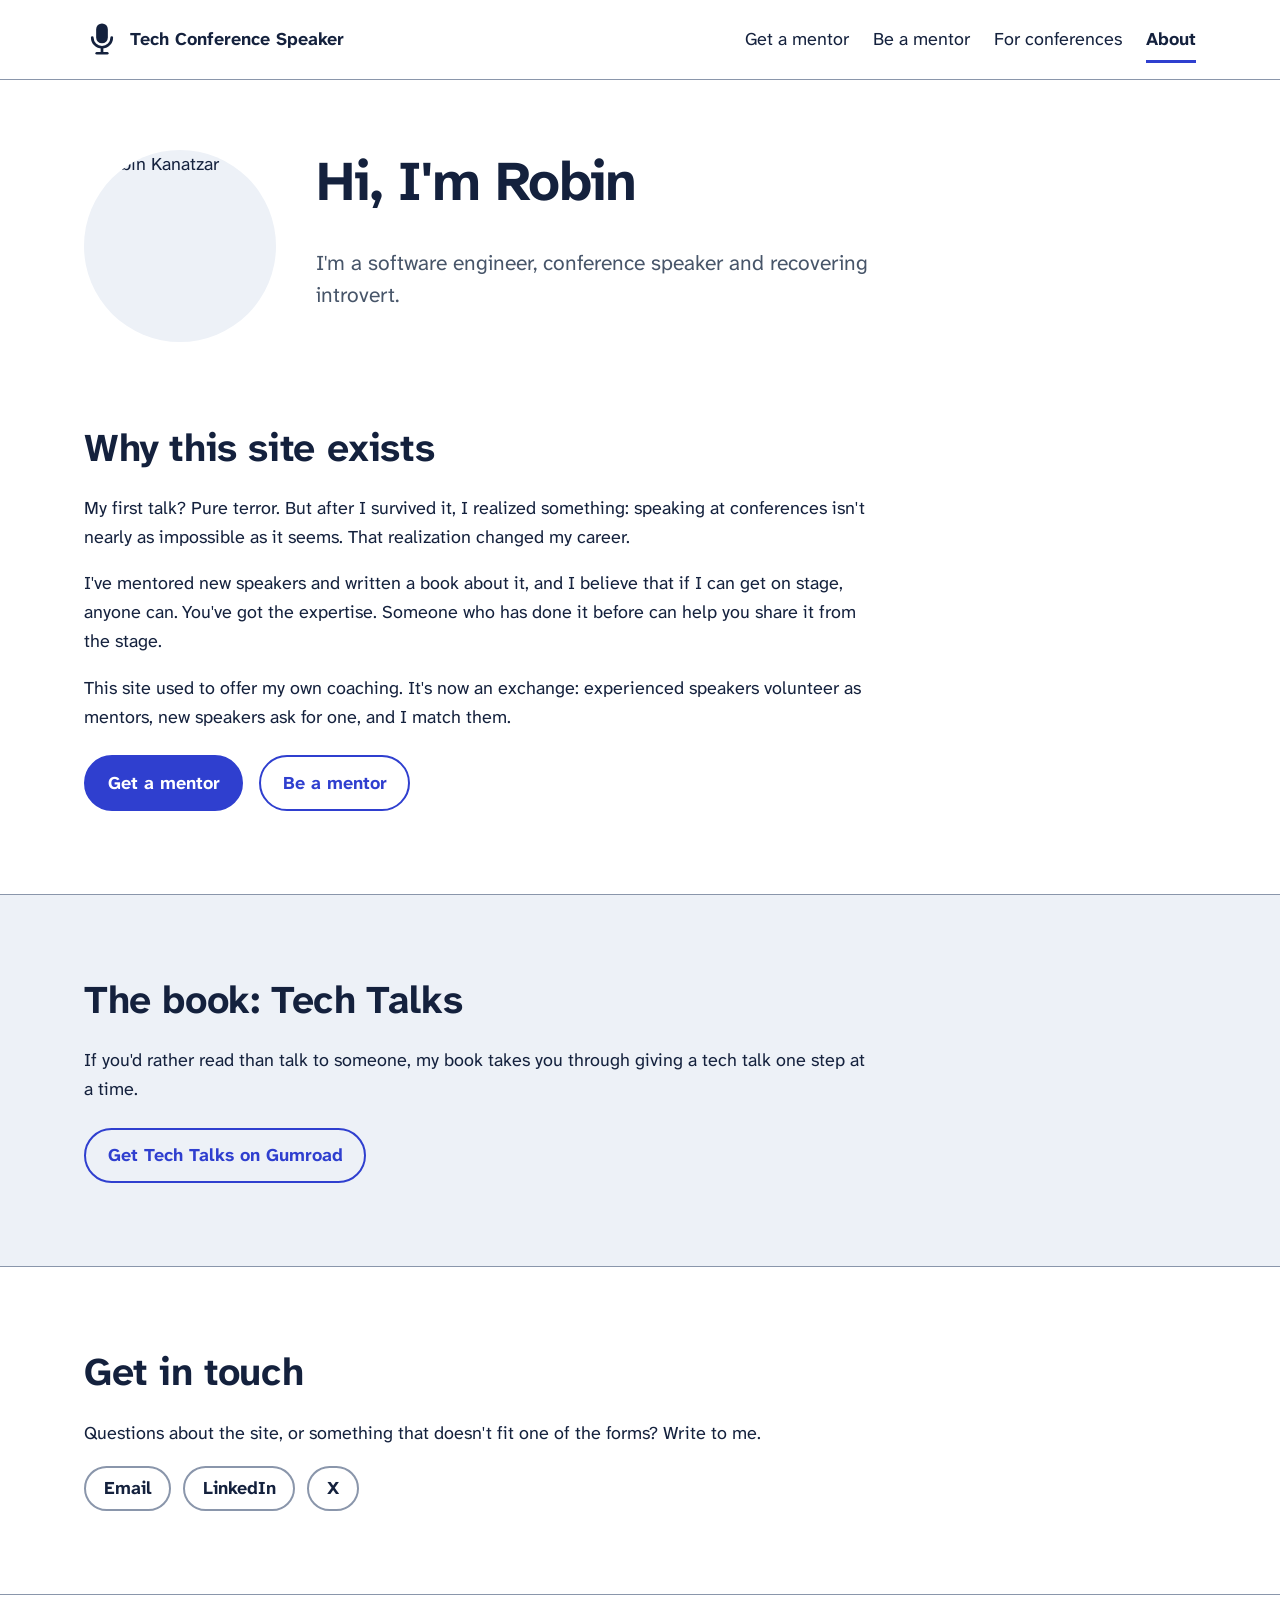
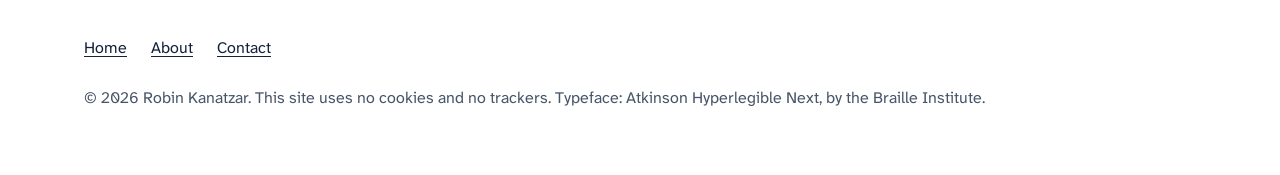
==== about/index.html @ 25e116e8 "First version: mentoring exchange for iOS conference speakers Home, Get a mentor, Be a mentor, For c" ====
<!DOCTYPE html>
<html lang="en">
<head>
<meta charset="utf-8">
<meta name="viewport" content="width=device-width, initial-scale=1">
<title>About Robin Kanatzar | Tech Conference Speaker</title>
<meta name="description" content="Tech Conference Speaker is run by Robin Kanatzar, a software engineer, conference speaker and author of Tech Talks.">
<link rel="canonical" href="https://techconferencespeaker.com/about/">
<meta property="og:title" content="About Robin Kanatzar | Tech Conference Speaker">
<meta property="og:type" content="website">
<meta property="og:site_name" content="Tech Conference Speaker">
<meta property="og:url" content="https://techconferencespeaker.com/about/">
<meta property="og:description" content="Tech Conference Speaker is run by Robin Kanatzar, a software engineer, conference speaker and author of Tech Talks.">
<link rel="preload" href="/fonts/atkinson-hyperlegible-next-latin-700-normal.woff2" as="font" type="font/woff2" crossorigin>
<link rel="stylesheet" href="/styles.css">
<link rel="icon" href="/favicon.svg" type="image/svg+xml">
</head>
<body>
<a class="skip" href="#main">Skip to content</a>
<header class="site-header">
  <div class="wrap">
    <a class="brand" href="/">Tech Conference Speaker</a>
    <nav class="site-nav" aria-label="Main">
      <ul>
        <li><a href="/speakers/">Get a mentor</a></li>
        <li><a href="/mentors/">Be a mentor</a></li>
        <li><a href="/conferences/">For conferences</a></li>
        <li><a href="/about/" aria-current="page">About</a></li>
      </ul>
    </nav>
  </div>
</header>

<main id="main">
<section class="page-head" aria-labelledby="page-title">
  <div class="wrap about-split">
    <img class="portrait" src="https://robinkanatzar.com/assets/images/image03.jpg" alt="Robin Kanatzar" width="192" height="192">
    <div>
      <h1 id="page-title">Hi, I'm Robin</h1>
      <p class="lede">I'm a software engineer, conference speaker and recovering introvert.</p>
    </div>
  </div>
</section>

<section aria-labelledby="story">
  <div class="wrap">
    <h2 id="story">Why this site exists</h2>
    <p>My first talk? Pure terror. But after I survived it, I realized something: speaking at conferences isn't nearly as impossible as it seems. That realization changed my career.</p>
    <p>I've mentored new speakers and written a book about it, and I believe that if I can get on stage, anyone can. You've got the expertise. Someone who has done it before can help you share it from the stage.</p>
    <p>This site used to offer my own coaching. It's now an exchange: experienced speakers volunteer as mentors, new speakers ask for one, and I match them.</p>
    <div class="actions">
      <a class="button" href="/speakers/">Get a mentor</a>
      <a class="button secondary" href="/mentors/">Be a mentor</a>
    </div>
  </div>
</section>

<section class="tinted" aria-labelledby="book">
  <div class="wrap">
    <h2 id="book">The book: Tech Talks</h2>
    <p>If you'd rather read than talk to someone, my book takes you through giving a tech talk one step at a time.</p>
    <div class="actions"><a class="button secondary" href="https://8149300343616.gumroad.com/l/tech-talks">Get Tech Talks on Gumroad</a></div>
  </div>
</section>

<section aria-labelledby="connect">
  <div class="wrap">
    <h2 id="connect">Get in touch</h2>
    <p>Questions about the site, or something that doesn't fit one of the forms? Write to me.</p>
    <ul class="connect-links" role="list">
      <li><a href="mailto:hello@robinkanatzar.com">Email<span class="sr-only"> (opens your email app)</span></a></li>
      <li><a href="https://www.linkedin.com/in/robin-kanatzar-63851a58/">LinkedIn</a></li>
      <li><a href="https://x.com/RobinKanatzar">X</a></li>
    </ul>
  </div>
</section>
</main>

<footer class="site-footer">
  <div class="wrap">
    <ul>
      <li><a href="/">Home</a></li>
      <li><a href="/about/">About</a></li>
      <li><a href="mailto:hello@robinkanatzar.com">Contact<span class="sr-only"> (opens your email app)</span></a></li>
    </ul>
    <p>© 2026 Robin Kanatzar. This site uses no cookies and no trackers. Typeface: Atkinson Hyperlegible Next, by the Braille Institute.</p>
  </div>
</footer>
</body>
</html>
---- styles.css ----
/* Tech Conference Speaker — site styles. Same design as zerotoaccessible.com.
   Type: Atkinson Hyperlegible Next (Braille Institute; made for low-vision readers), self-hosted.
   Sizes in rem so the whole page follows the reader's browser text size. */

@font-face { font-family: "Atkinson Next"; font-weight: 400; font-display: swap;
  src: url("fonts/atkinson-hyperlegible-next-latin-400-normal.woff2") format("woff2"); unicode-range: U+0000-00FF, U+0131, U+0152-0153, U+02BB-02BC, U+02C6, U+02DA, U+02DC, U+2000-206F, U+20AC, U+2122, U+2191, U+2193, U+2212, U+2215, U+FEFF, U+FFFD; }
@font-face { font-family: "Atkinson Next"; font-weight: 700; font-display: swap;
  src: url("fonts/atkinson-hyperlegible-next-latin-700-normal.woff2") format("woff2"); unicode-range: U+0000-00FF, U+0131, U+0152-0153, U+02BB-02BC, U+02C6, U+02DA, U+02DC, U+2000-206F, U+20AC, U+2122, U+2191, U+2193, U+2212, U+2215, U+FEFF, U+FFFD; }
@font-face { font-family: "Atkinson Next"; font-weight: 400; font-display: swap;
  src: url("fonts/atkinson-hyperlegible-next-latin-ext-400-normal.woff2") format("woff2"); unicode-range: U+0100-02AF, U+0304, U+0308, U+0329, U+1E00-1E9F, U+1EF2-1EFF, U+2020, U+20A0-20AB, U+20AD-20C0, U+2113, U+2C60-2C7F, U+A720-A7FF; }
@font-face { font-family: "Atkinson Next"; font-weight: 700; font-display: swap;
  src: url("fonts/atkinson-hyperlegible-next-latin-ext-700-normal.woff2") format("woff2"); unicode-range: U+0100-02AF, U+0304, U+0308, U+0329, U+1E00-1E9F, U+1EF2-1EFF, U+2020, U+20A0-20AB, U+20AD-20C0, U+2113, U+2C60-2C7F, U+A720-A7FF; }

:root {
  color-scheme: light dark;
  --ink: #14213d;        /* text, 15.9:1 on paper */
  --paper: #ffffff;
  --mist: #edf1f7;       /* panels and cards */
  --line: #8a96ab;       /* borders, 3.1:1 on paper */
  --muted: #475569;      /* secondary text, 7.6:1 on paper, 6.7:1 on mist */
  --accent: #2f3fcf;     /* links and the main button, 7.1:1; white on it 7.1:1 */
  --accent-ink: #ffffff;
  --font: "Atkinson Next", -apple-system, BlinkMacSystemFont, "Segoe UI", Roboto, sans-serif;
  --measure: 66ch;
}
@media (prefers-color-scheme: dark) {
  :root {
    --ink: #eef2f8; --paper: #0f1626; --mist: #1a2438; --line: #6f7d96; --muted: #b8c2d3;
    --accent: #9fb0ff; --accent-ink: #0f1626;
  }
}

* { box-sizing: border-box; }
html { font-size: 100%; }
body {
  margin: 0; background: var(--paper); color: var(--ink);
  font: 400 1.125rem/1.6 var(--font);
  -webkit-text-size-adjust: 100%; text-size-adjust: 100%;
}
img, svg { max-width: 100%; }
a { color: var(--accent); text-underline-offset: 0.18em; text-decoration-thickness: 0.08em; }
a:hover { text-decoration-thickness: 0.14em; }
:focus-visible { outline: 3px solid var(--accent); outline-offset: 3px; border-radius: 2px; }

.skip { position: absolute; left: 1rem; top: -10rem; background: var(--paper); color: var(--accent); padding: 0.75rem 1rem; z-index: 10; }
.skip:focus { top: 1rem; }
.sr-only { position: absolute; width: 1px; height: 1px; padding: 0; margin: -1px; overflow: hidden; clip: rect(0 0 0 0); clip-path: inset(50%); white-space: nowrap; border: 0; }

.wrap { max-width: 72rem; margin: 0 auto; padding: 0 1.25rem; }
.muted { color: var(--muted); }
.fine { color: var(--muted); font-size: 0.95rem; }

/* Header and tabs. The current tab is marked with aria-current="page" and a bar. */
.site-header { border-bottom: 1px solid var(--line); }
.site-header .wrap { display: flex; flex-wrap: wrap; gap: 0.5rem 2rem; align-items: center; justify-content: space-between; padding-block: 1rem; }
.brand { display: inline-flex; align-items: center; gap: 0.6rem; font-weight: 700; font-size: 1.125rem; color: var(--ink); text-decoration: none; }
/* The logo is white on transparent; used as a mask it takes the text colour in light and dark mode. */
.brand::before {
  content: ""; flex: none; width: 2.25rem; height: 2.25rem; background-color: currentColor;
  -webkit-mask: url("/assets/mic.svg") center / contain no-repeat;
          mask: url("/assets/mic.svg") center / contain no-repeat;
}
.site-nav ul { list-style: none; margin: 0; padding: 0; display: flex; flex-wrap: wrap; gap: 0.25rem 1.5rem; }
.site-nav a { color: var(--ink); text-decoration: none; display: inline-block; padding-block: 0.55rem 0.4rem; border-bottom: 3px solid transparent; }
.site-nav a:hover { text-decoration: underline; }
.site-nav a[aria-current="page"] { border-bottom-color: var(--accent); font-weight: 700; text-decoration: none; }

/* Type scale (1.25) */
h1, h2, h3 { line-height: 1.15; letter-spacing: -0.01em; margin: 0 0 0.6em; }
h1 { font-size: clamp(2.25rem, 1.4rem + 2.6vw, 3.5rem); font-weight: 700; letter-spacing: -0.025em; }
h2 { font-size: clamp(1.75rem, 1.4rem + 1.4vw, 2.44rem); scroll-margin-top: 1rem; }
h3 { font-size: 1.4rem; }
p { margin: 0 0 1em; }
.lede { font-size: 1.32rem; line-height: 1.5; color: var(--muted); max-width: 44ch; }

section { padding-block: clamp(3rem, 2rem + 4vw, 5.5rem); }
section + section { border-top: 1px solid var(--line); }
section .wrap > p, section .wrap > h3, section .wrap > ul.plain-list { max-width: var(--measure); }
.page-head { padding-block: clamp(2.5rem, 2rem + 3vw, 4.5rem) 0; }
.page-head + section { border-top: 0; }
.tinted { background: var(--mist); }

/* Buttons: links or buttons, at least 44 px tall */
.actions { display: flex; flex-wrap: wrap; gap: 0.75rem 1rem; margin-top: 1.5rem; }
.button {
  display: inline-flex; align-items: center; justify-content: center; min-height: 3rem;
  padding: 0.7rem 1.35rem; border-radius: 999px; font: inherit; font-weight: 700; text-decoration: none;
  border: 2px solid var(--accent); background: var(--accent); color: var(--accent-ink); cursor: pointer;
}
.button:hover { filter: brightness(1.08); }
.button.secondary { background: transparent; color: var(--accent); }
.button.small { min-height: 2.75rem; padding: 0.45rem 1.05rem; font-size: 1rem; }

/* Home hero */
.home-hero { --hero-mark: var(--ink); background: var(--mist); border-bottom: 1px solid var(--line); padding-block: 0; overflow: hidden; }
@media (prefers-color-scheme: dark) { .home-hero { --hero-mark: var(--accent); } }
.home-hero .wrap { display: grid; gap: 0 3rem; align-items: center; }
.hero-text { padding-block: clamp(2.5rem, 2rem + 3vw, 4rem) 1rem; }
.home-hero h1 { max-width: 17ch; }
.home-hero .lede { max-width: 48ch; }
/* The big logo, drawn in the text colour (decorative) */
.hero-mark { justify-self: center; width: min(13rem, 60vw); aspect-ratio: 1; margin-bottom: 2.5rem; background-color: var(--hero-mark);
  -webkit-mask: url("/assets/mic.svg") center / contain no-repeat; mask: url("/assets/mic.svg") center / contain no-repeat; }
@media (min-width: 60rem) {
  .home-hero .wrap { grid-template-columns: 1.4fr 1fr; min-height: clamp(26rem, 36vw, 34rem); }
  .hero-text { padding-block: 4rem; }
  .hero-mark { width: min(20rem, 100%); margin: 3rem 0; }
}

/* Cards */
.cards { list-style: none; margin: 0 0 1.5rem; padding: 0; display: grid; gap: 1rem; }
@media (min-width: 60rem) { .cards { grid-template-columns: repeat(3, minmax(0, 1fr)); } }
.card { background: var(--mist); border-radius: 20px; padding: 1.25rem 1.4rem; display: flex; flex-direction: column; }
.tinted .card { background: var(--paper); }
.card h3 { margin-bottom: 0.4rem; }
.card p { color: var(--muted); }
.card .button { align-self: flex-start; margin-top: auto; }
.card-icon { display: grid; place-items: center; width: 3.25rem; height: 3.25rem; margin-bottom: 0.9rem;
  border-radius: 14px; background: var(--paper); color: var(--accent); border: 1px solid var(--line); }

/* Lists */
.plain-list { padding-left: 1.2rem; margin: 0 0 1em; }
.plain-list li { margin-bottom: 0.55rem; }
.steps { counter-reset: step; list-style: none; padding: 0; margin: 1.5rem 0 0; max-width: var(--measure); }
.steps > li { counter-increment: step; position: relative; padding-left: 3rem; margin-bottom: 1.5rem; }
.steps > li::before {
  content: counter(step); position: absolute; left: 0; top: 0.05rem; width: 2rem; height: 2rem; border-radius: 50%;
  background: var(--ink); color: var(--paper); font-weight: 700; display: grid; place-items: center; font-size: 1rem;
}
.steps strong { display: block; }

/* FAQ */
details { border-bottom: 1px solid var(--line); padding-block: 0.4rem; max-width: var(--measure); }
summary { cursor: pointer; font-weight: 700; padding-block: 0.7rem; min-height: 2.75rem; }
details p { margin-top: 0.25rem; }

/* Forms. Each form builds an email; nothing is stored on this site. */
.form { max-width: 38rem; margin-top: 1.5rem; }
.field { margin: 0 0 1.5rem; padding: 0; border: 0; min-width: 0; }
.field > label, .field > legend { display: block; font-weight: 700; padding: 0; margin-bottom: 0.25rem; }
.hint { display: block; color: var(--muted); font-size: 1rem; margin: 0 0 0.4rem; }
.optional { font-weight: 400; color: var(--muted); }
.field input[type="text"], .field input[type="url"], .field textarea {
  display: block; width: 100%; min-height: 3rem; padding: 0.6rem 0.9rem; font: inherit; color: var(--ink);
  background: var(--paper); border: 2px solid var(--ink); border-radius: 12px;
}
.field textarea { min-height: 7rem; resize: vertical; }
.choice { display: flex; gap: 0.75rem; align-items: center; min-height: 2.75rem; }
.choice input { width: 1.5rem; height: 1.5rem; margin: 0; flex: none; accent-color: var(--accent); }
.form-result { margin-top: 2rem; padding: 1.25rem 1.4rem; border: 2px solid var(--accent); border-radius: 20px; background: var(--mist); }
.form-result h3 { margin-top: 0; }
.form-result textarea { display: block; width: 100%; min-height: 12rem; padding: 0.6rem 0.9rem; font: inherit; font-size: 1rem; color: var(--ink);
  background: var(--paper); border: 2px solid var(--ink); border-radius: 12px; }

/* About: photo beside the text */
.about-split { display: grid; gap: 1.5rem 2.5rem; align-items: start; }
@media (min-width: 48rem) { .about-split { grid-template-columns: auto 1fr; } }
.portrait { width: 12rem; height: 12rem; max-width: 100%; border-radius: 50%; object-fit: cover; background: var(--mist); }
.connect-links { list-style: none; padding: 0; margin: 1rem 0 0; display: flex; flex-wrap: wrap; gap: 0.75rem; }
.connect-links a { display: inline-flex; align-items: center; min-height: 2.75rem; padding: 0.4rem 1.1rem;
  border: 2px solid var(--line); border-radius: 999px; text-decoration: none; color: var(--ink); font-weight: 700; }
.connect-links a:hover { border-color: var(--accent); color: var(--accent); }

/* Footer */
.site-footer { border-top: 1px solid var(--line); padding-block: 2rem 3rem; color: var(--muted); font-size: 1rem; }
.site-footer ul { list-style: none; padding: 0; margin: 0 0 1rem; display: flex; flex-wrap: wrap; gap: 0.25rem 1.5rem; }
.site-footer a { color: var(--ink); display: inline-block; padding-block: 0.5rem; }

@media (prefers-reduced-motion: no-preference) { html { scroll-behavior: smooth; } }
@media (prefers-contrast: more) { :root { --muted: var(--ink); --line: var(--ink); } }
@media (forced-colors: active) {
  .button { border: 2px solid ButtonText; }
  .brand::before, .hero-mark { background-color: CanvasText; }
  .card, .form-result { border: 1px solid CanvasText; }
  .card-icon { color: CanvasText; border-color: CanvasText; }
  .steps > li::before { border: 1px solid CanvasText; }
}
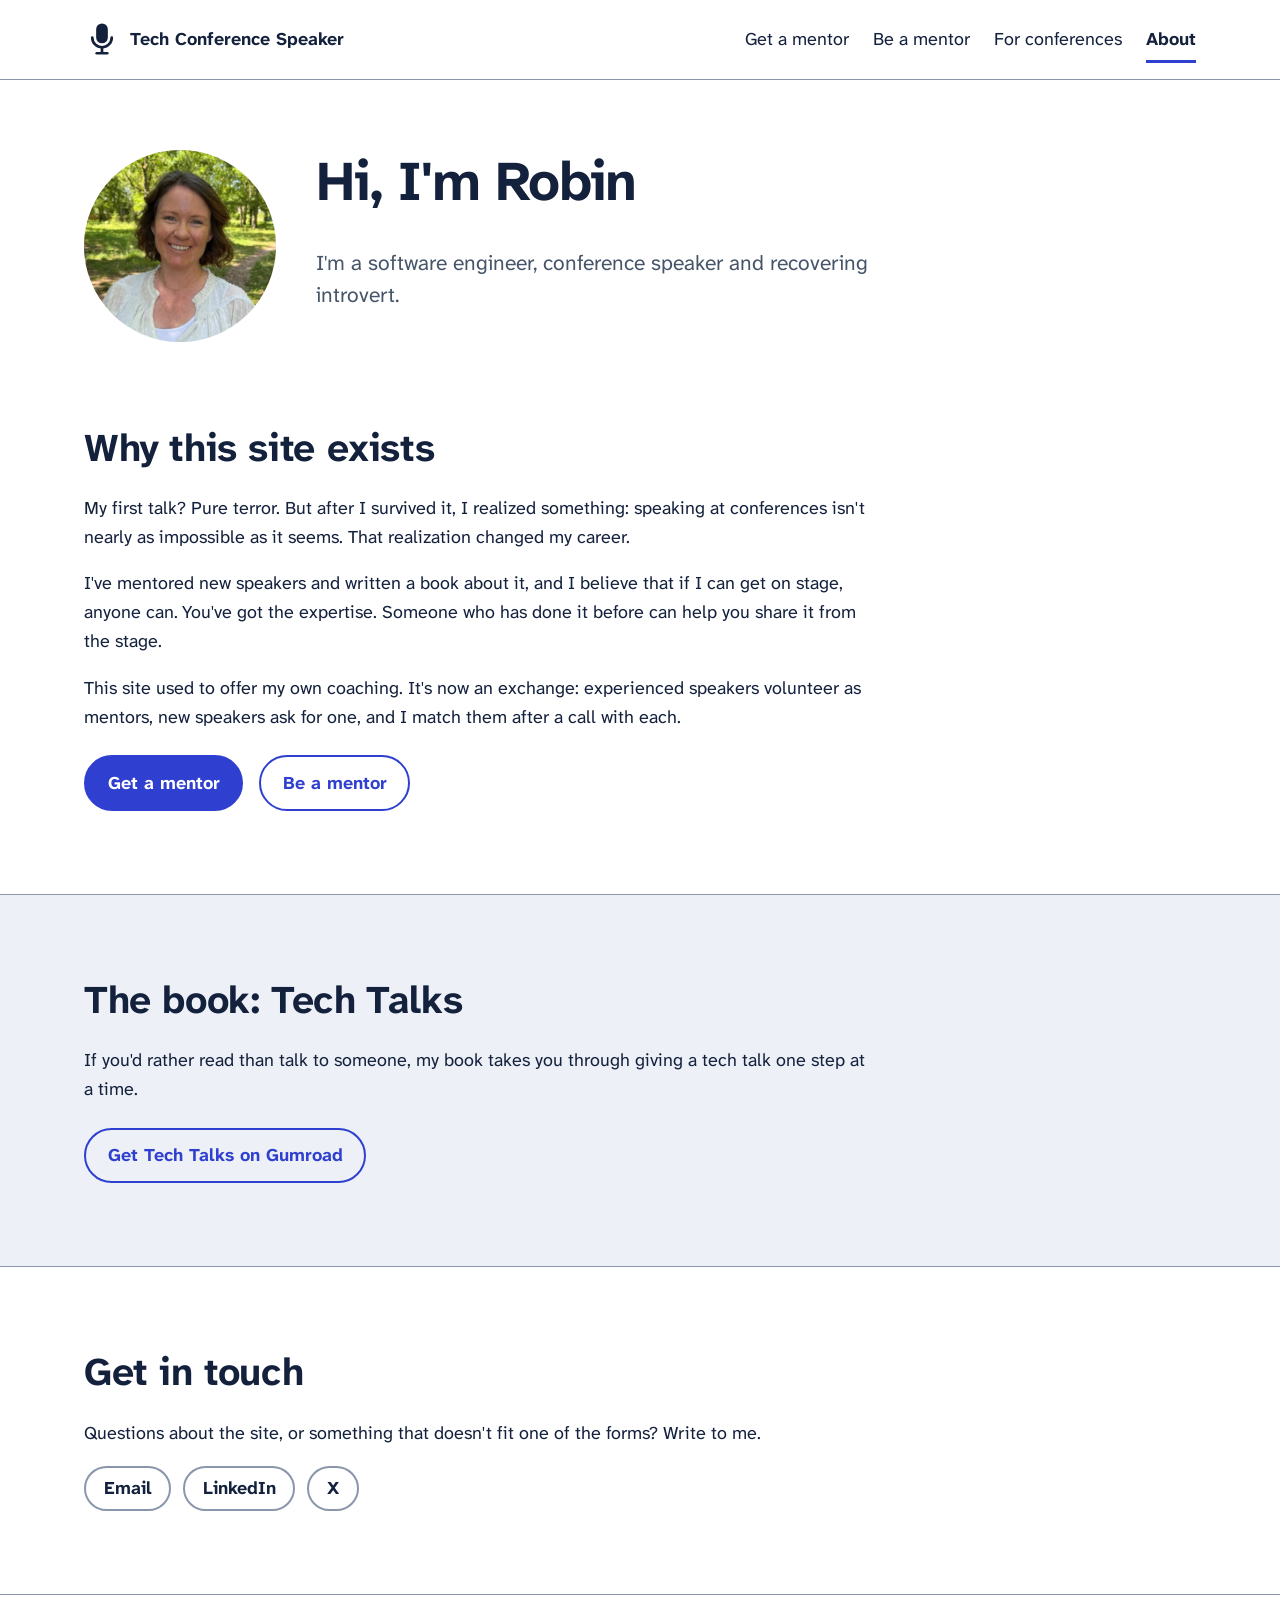
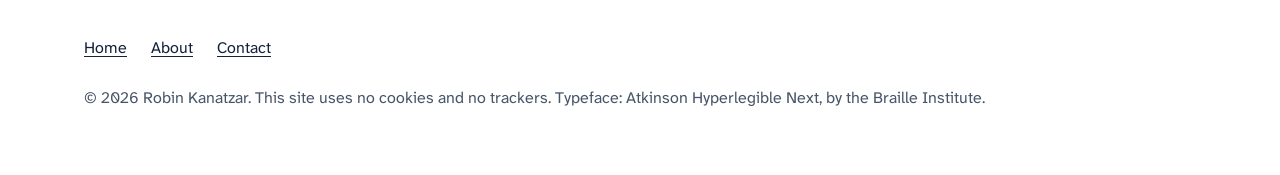
==== commit 45f90725: "Shorter headline, a call before matching, and Robin's photo hosted here - Headline: Give your first " ====
--- a/about/index.html
+++ b/about/index.html
@@ -34,7 +34,7 @@
 <main id="main">
 <section class="page-head" aria-labelledby="page-title">
   <div class="wrap about-split">
-    <img class="portrait" src="https://robinkanatzar.com/assets/images/image03.jpg" alt="Robin Kanatzar" width="192" height="192">
+    <img class="portrait" src="/assets/robin.jpg" alt="Robin Kanatzar" width="192" height="192">
     <div>
       <h1 id="page-title">Hi, I'm Robin</h1>
       <p class="lede">I'm a software engineer, conference speaker and recovering introvert.</p>
@@ -47,7 +47,7 @@
     <h2 id="story">Why this site exists</h2>
     <p>My first talk? Pure terror. But after I survived it, I realized something: speaking at conferences isn't nearly as impossible as it seems. That realization changed my career.</p>
     <p>I've mentored new speakers and written a book about it, and I believe that if I can get on stage, anyone can. You've got the expertise. Someone who has done it before can help you share it from the stage.</p>
-    <p>This site used to offer my own coaching. It's now an exchange: experienced speakers volunteer as mentors, new speakers ask for one, and I match them.</p>
+    <p>This site used to offer my own coaching. It's now an exchange: experienced speakers volunteer as mentors, new speakers ask for one, and I match them after a call with each.</p>
     <div class="actions">
       <a class="button" href="/speakers/">Get a mentor</a>
       <a class="button secondary" href="/mentors/">Be a mentor</a>
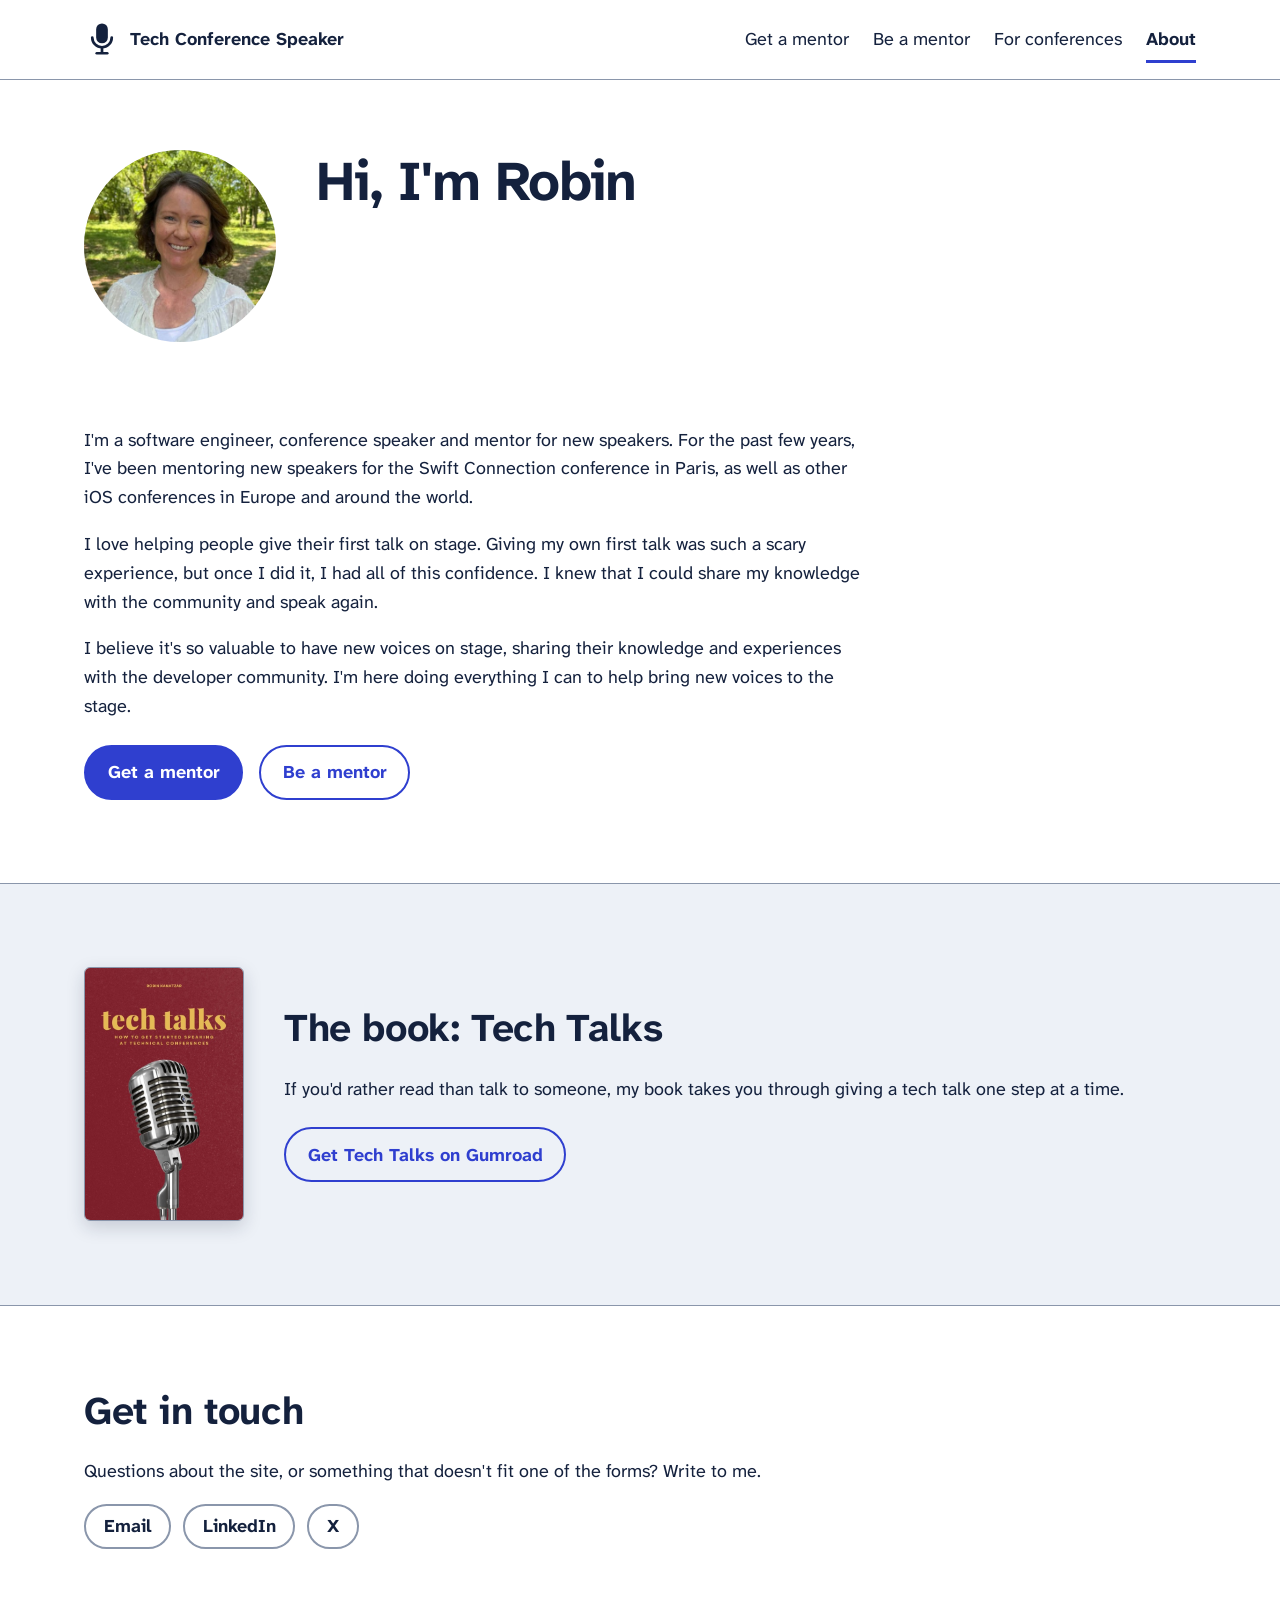
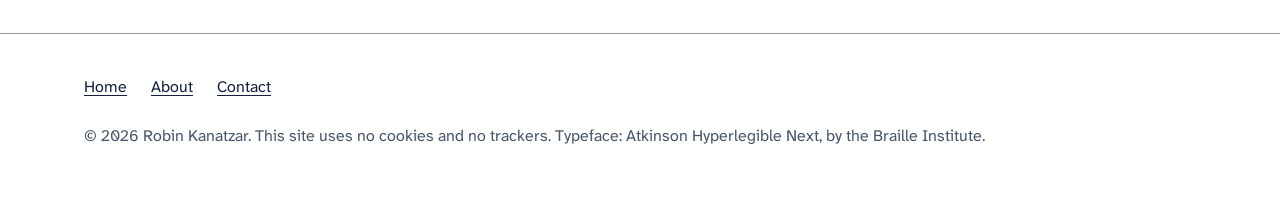
==== commit 4f4c37c0: "Conferences: mentoring for first-time speakers only; new About text; book cover - Remove the diversi" ====
--- a/about/index.html
+++ b/about/index.html
@@ -4,13 +4,13 @@
 <meta charset="utf-8">
 <meta name="viewport" content="width=device-width, initial-scale=1">
 <title>About Robin Kanatzar | Tech Conference Speaker</title>
-<meta name="description" content="Tech Conference Speaker is run by Robin Kanatzar, a software engineer, conference speaker and author of Tech Talks.">
+<meta name="description" content="Tech Conference Speaker is run by Robin Kanatzar, a software engineer, conference speaker and mentor for new speakers.">
 <link rel="canonical" href="https://techconferencespeaker.com/about/">
 <meta property="og:title" content="About Robin Kanatzar | Tech Conference Speaker">
 <meta property="og:type" content="website">
 <meta property="og:site_name" content="Tech Conference Speaker">
 <meta property="og:url" content="https://techconferencespeaker.com/about/">
-<meta property="og:description" content="Tech Conference Speaker is run by Robin Kanatzar, a software engineer, conference speaker and author of Tech Talks.">
+<meta property="og:description" content="Tech Conference Speaker is run by Robin Kanatzar, a software engineer, conference speaker and mentor for new speakers.">
 <link rel="preload" href="/fonts/atkinson-hyperlegible-next-latin-700-normal.woff2" as="font" type="font/woff2" crossorigin>
 <link rel="stylesheet" href="/styles.css">
 <link rel="icon" href="/favicon.svg" type="image/svg+xml">
@@ -37,17 +37,15 @@
     <img class="portrait" src="/assets/robin.jpg" alt="Robin Kanatzar" width="192" height="192">
     <div>
       <h1 id="page-title">Hi, I'm Robin</h1>
-      <p class="lede">I'm a software engineer, conference speaker and recovering introvert.</p>
     </div>
   </div>
 </section>
 
-<section aria-labelledby="story">
+<section>
   <div class="wrap">
-    <h2 id="story">Why this site exists</h2>
-    <p>My first talk? Pure terror. But after I survived it, I realized something: speaking at conferences isn't nearly as impossible as it seems. That realization changed my career.</p>
-    <p>I've mentored new speakers and written a book about it, and I believe that if I can get on stage, anyone can. You've got the expertise. Someone who has done it before can help you share it from the stage.</p>
-    <p>This site used to offer my own coaching. It's now an exchange: experienced speakers volunteer as mentors, new speakers ask for one, and I match them after a call with each.</p>
+    <p>I'm a software engineer, conference speaker and mentor for new speakers. For the past few years, I've been mentoring new speakers for the Swift Connection conference in Paris, as well as other iOS conferences in Europe and around the world.</p>
+    <p>I love helping people give their first talk on stage. Giving my own first talk was such a scary experience, but once I did it, I had all of this confidence. I knew that I could share my knowledge with the community and speak again.</p>
+    <p>I believe it's so valuable to have new voices on stage, sharing their knowledge and experiences with the developer community. I'm here doing everything I can to help bring new voices to the stage.</p>
     <div class="actions">
       <a class="button" href="/speakers/">Get a mentor</a>
       <a class="button secondary" href="/mentors/">Be a mentor</a>
@@ -56,10 +54,13 @@
 </section>
 
 <section class="tinted" aria-labelledby="book">
-  <div class="wrap">
-    <h2 id="book">The book: Tech Talks</h2>
-    <p>If you'd rather read than talk to someone, my book takes you through giving a tech talk one step at a time.</p>
-    <div class="actions"><a class="button secondary" href="https://8149300343616.gumroad.com/l/tech-talks">Get Tech Talks on Gumroad</a></div>
+  <div class="wrap book-split">
+    <img class="book-cover" src="/assets/tech-talks-cover.jpg" alt="Cover of the book Tech Talks: How to get started speaking at technical conferences, by Robin Kanatzar. A silver microphone on a dark red background." width="480" height="766" loading="lazy">
+    <div>
+      <h2 id="book">The book: Tech Talks</h2>
+      <p>If you'd rather read than talk to someone, my book takes you through giving a tech talk one step at a time.</p>
+      <div class="actions"><a class="button secondary" href="https://8149300343616.gumroad.com/l/tech-talks">Get Tech Talks on Gumroad</a></div>
+    </div>
   </div>
 </section>
 
--- a/styles.css
+++ b/styles.css
@@ -156,6 +156,12 @@
 .about-split { display: grid; gap: 1.5rem 2.5rem; align-items: start; }
 @media (min-width: 48rem) { .about-split { grid-template-columns: auto 1fr; } }
 .portrait { width: 12rem; height: 12rem; max-width: 100%; border-radius: 50%; object-fit: cover; background: var(--mist); }
+.book-split { display: grid; gap: 1.5rem 2.5rem; align-items: center; }
+@media (min-width: 36rem) { .book-split { grid-template-columns: auto 1fr; } }
+.book-split h2 { margin-top: 0; }
+.book-cover { width: 10rem; height: auto; max-width: 100%; border-radius: 6px; border: 1px solid var(--line); box-shadow: 0 6px 18px rgb(20 33 61 / 0.18); }
+details .book-split { margin-top: 0.75rem; }
+details .book-cover { width: 7rem; }
 .connect-links { list-style: none; padding: 0; margin: 1rem 0 0; display: flex; flex-wrap: wrap; gap: 0.75rem; }
 .connect-links a { display: inline-flex; align-items: center; min-height: 2.75rem; padding: 0.4rem 1.1rem;
   border: 2px solid var(--line); border-radius: 999px; text-decoration: none; color: var(--ink); font-weight: 700; }
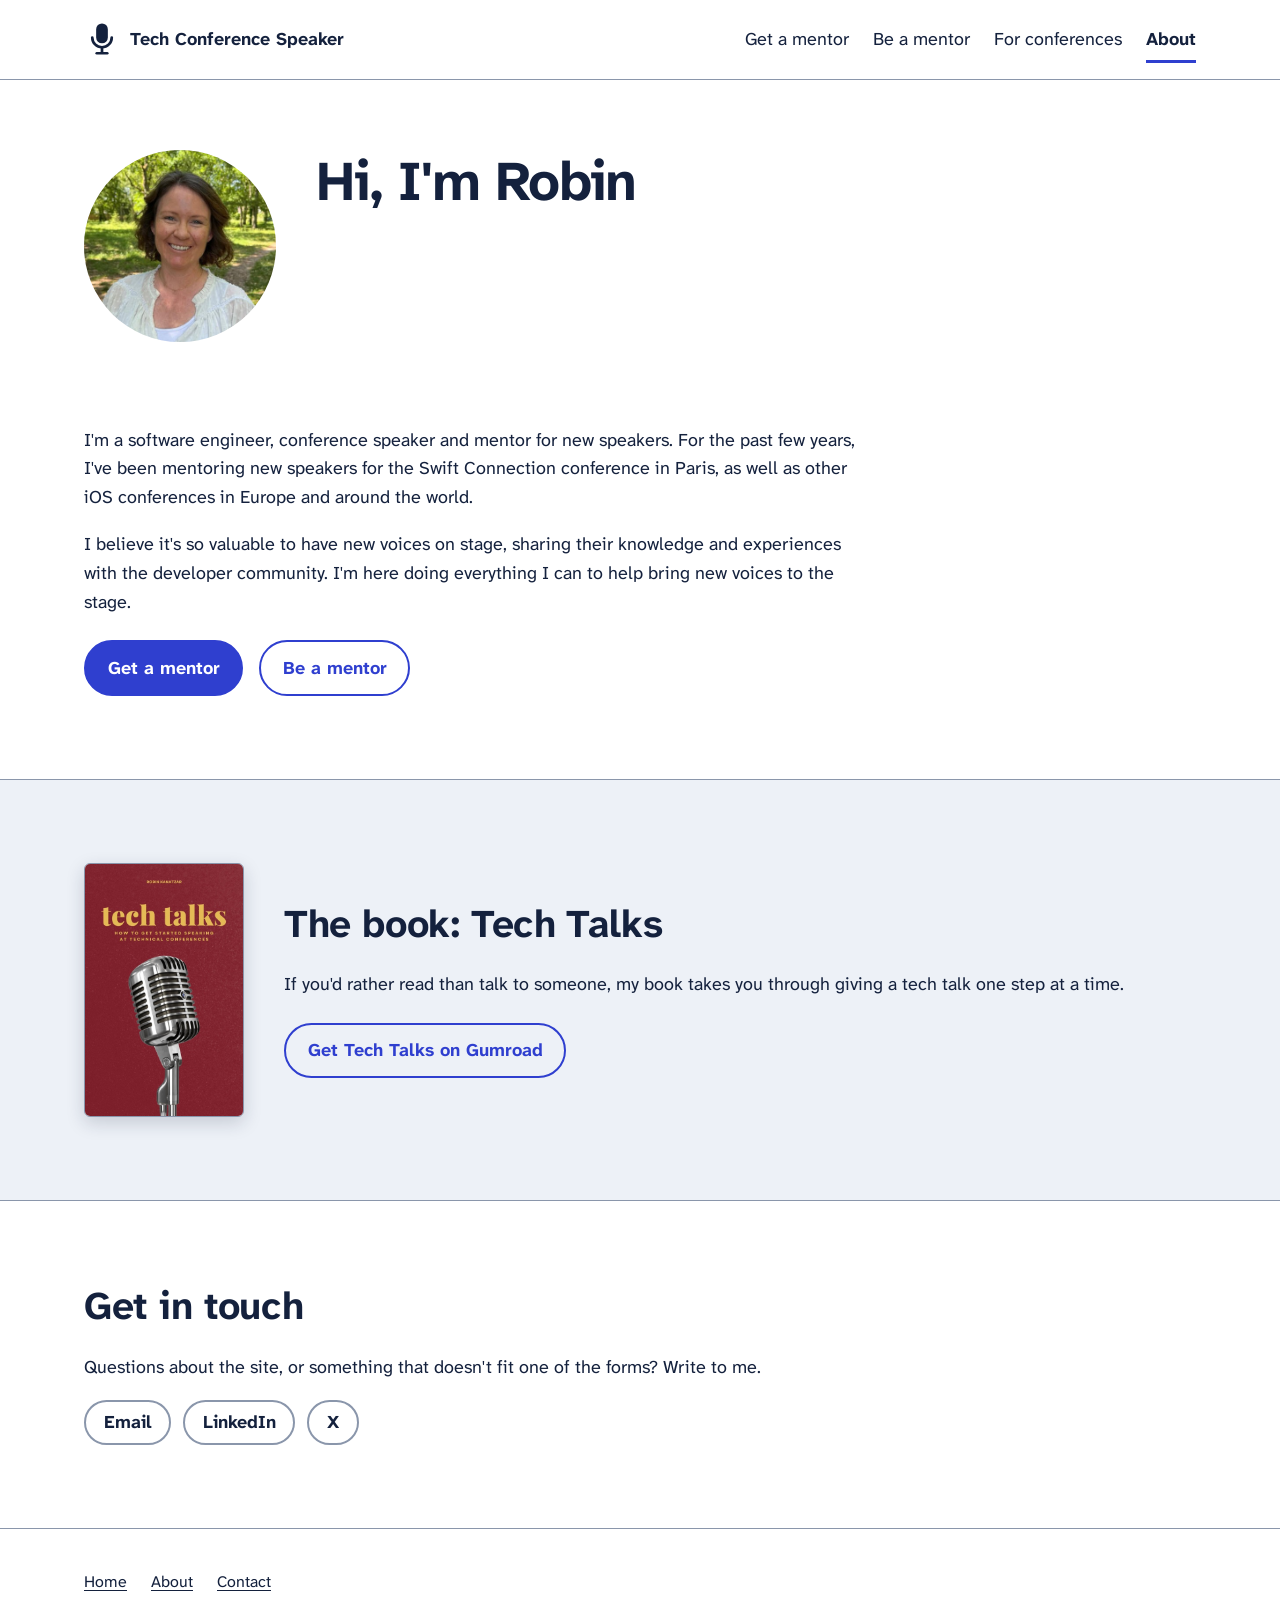
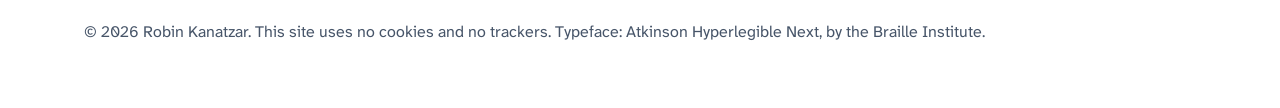
==== commit 7e774815: "About: remove the first-talk paragraph Co-Authored-By: Claude Fable 5.2 <noreply@anthropic.com>" ====
--- a/about/index.html
+++ b/about/index.html
@@ -14,6 +14,7 @@
 <link rel="preload" href="/fonts/atkinson-hyperlegible-next-latin-700-normal.woff2" as="font" type="font/woff2" crossorigin>
 <link rel="stylesheet" href="/styles.css">
 <link rel="icon" href="/favicon.svg" type="image/svg+xml">
+  <script async src="https://cdn.telemetrydeck.com/websdk/telemetrydeck.min.js" data-app-id="FC92B370-BA26-4645-B8F5-B3A3AD2EBDC9"></script>
 </head>
 <body>
 <a class="skip" href="#main">Skip to content</a>
@@ -44,7 +45,6 @@
 <section>
   <div class="wrap">
     <p>I'm a software engineer, conference speaker and mentor for new speakers. For the past few years, I've been mentoring new speakers for the Swift Connection conference in Paris, as well as other iOS conferences in Europe and around the world.</p>
-    <p>I love helping people give their first talk on stage. Giving my own first talk was such a scary experience, but once I did it, I had all of this confidence. I knew that I could share my knowledge with the community and speak again.</p>
     <p>I believe it's so valuable to have new voices on stage, sharing their knowledge and experiences with the developer community. I'm here doing everything I can to help bring new voices to the stage.</p>
     <div class="actions">
       <a class="button" href="/speakers/">Get a mentor</a>
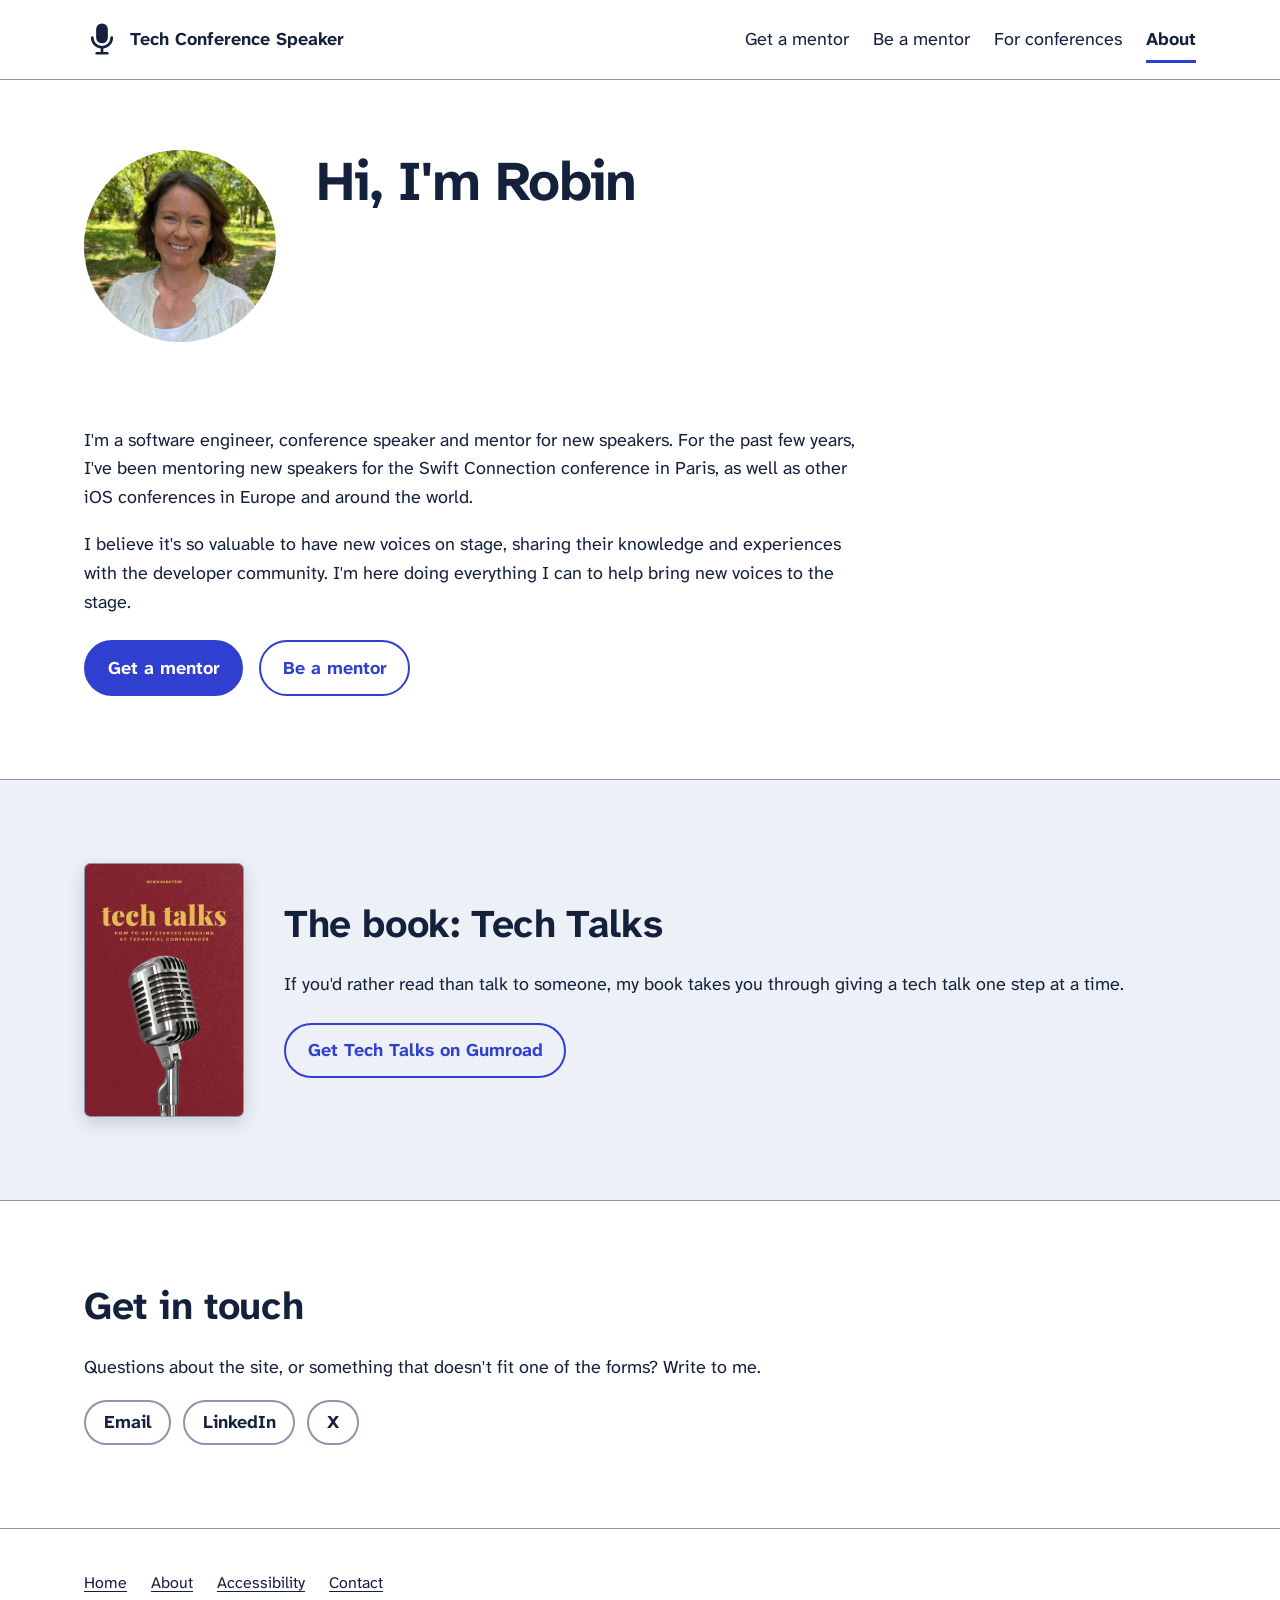
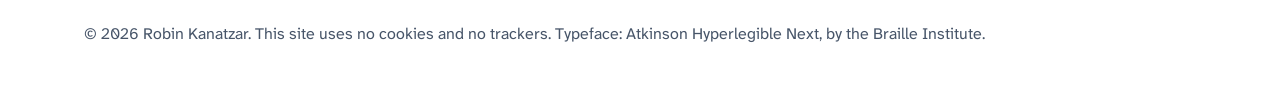
==== commit 8a7202be: "Add an accessibility statement, linked from every page's footer Co-Authored-By: Claude Fable 5.2 <no" ====
--- a/about/index.html
+++ b/about/index.html
@@ -82,6 +82,7 @@
     <ul>
       <li><a href="/">Home</a></li>
       <li><a href="/about/">About</a></li>
+      <li><a href="/accessibility/">Accessibility</a></li>
       <li><a href="mailto:hello@robinkanatzar.com">Contact<span class="sr-only"> (opens your email app)</span></a></li>
     </ul>
     <p>© 2026 Robin Kanatzar. This site uses no cookies and no trackers. Typeface: Atkinson Hyperlegible Next, by the Braille Institute.</p>
--- a/styles.css
+++ b/styles.css
@@ -53,7 +53,7 @@
 /* Header and tabs. The current tab is marked with aria-current="page" and a bar. */
 .site-header { border-bottom: 1px solid var(--line); }
 .site-header .wrap { display: flex; flex-wrap: wrap; gap: 0.5rem 2rem; align-items: center; justify-content: space-between; padding-block: 1rem; }
-.brand { display: inline-flex; align-items: center; gap: 0.6rem; font-weight: 700; font-size: 1.125rem; color: var(--ink); text-decoration: none; }
+.brand { display: inline-flex; align-items: center; min-height: 2.75rem; gap: 0.6rem; font-weight: 700; font-size: 1.125rem; color: var(--ink); text-decoration: none; }
 /* The logo is white on transparent; used as a mask it takes the text colour in light and dark mode. */
 .brand::before {
   content: ""; flex: none; width: 2.25rem; height: 2.25rem; background-color: currentColor;
@@ -170,12 +170,15 @@
 /* Footer */
 .site-footer { border-top: 1px solid var(--line); padding-block: 2rem 3rem; color: var(--muted); font-size: 1rem; }
 .site-footer ul { list-style: none; padding: 0; margin: 0 0 1rem; display: flex; flex-wrap: wrap; gap: 0.25rem 1.5rem; }
-.site-footer a { color: var(--ink); display: inline-block; padding-block: 0.5rem; }
+.site-footer a { color: var(--ink); display: inline-flex; align-items: center; min-height: 2.75rem; }
 
 @media (prefers-reduced-motion: no-preference) { html { scroll-behavior: smooth; } }
 @media (prefers-contrast: more) { :root { --muted: var(--ink); --line: var(--ink); } }
 @media (forced-colors: active) {
   .button { border: 2px solid ButtonText; }
+  /* transparent borders turn visible here, so hide the bar on tabs that aren't the current page */
+  .site-nav a { border-bottom-color: Canvas; }
+  .site-nav a[aria-current="page"] { border-bottom-color: LinkText; }
   .brand::before, .hero-mark { background-color: CanvasText; }
   .card, .form-result { border: 1px solid CanvasText; }
   .card-icon { color: CanvasText; border-color: CanvasText; }
